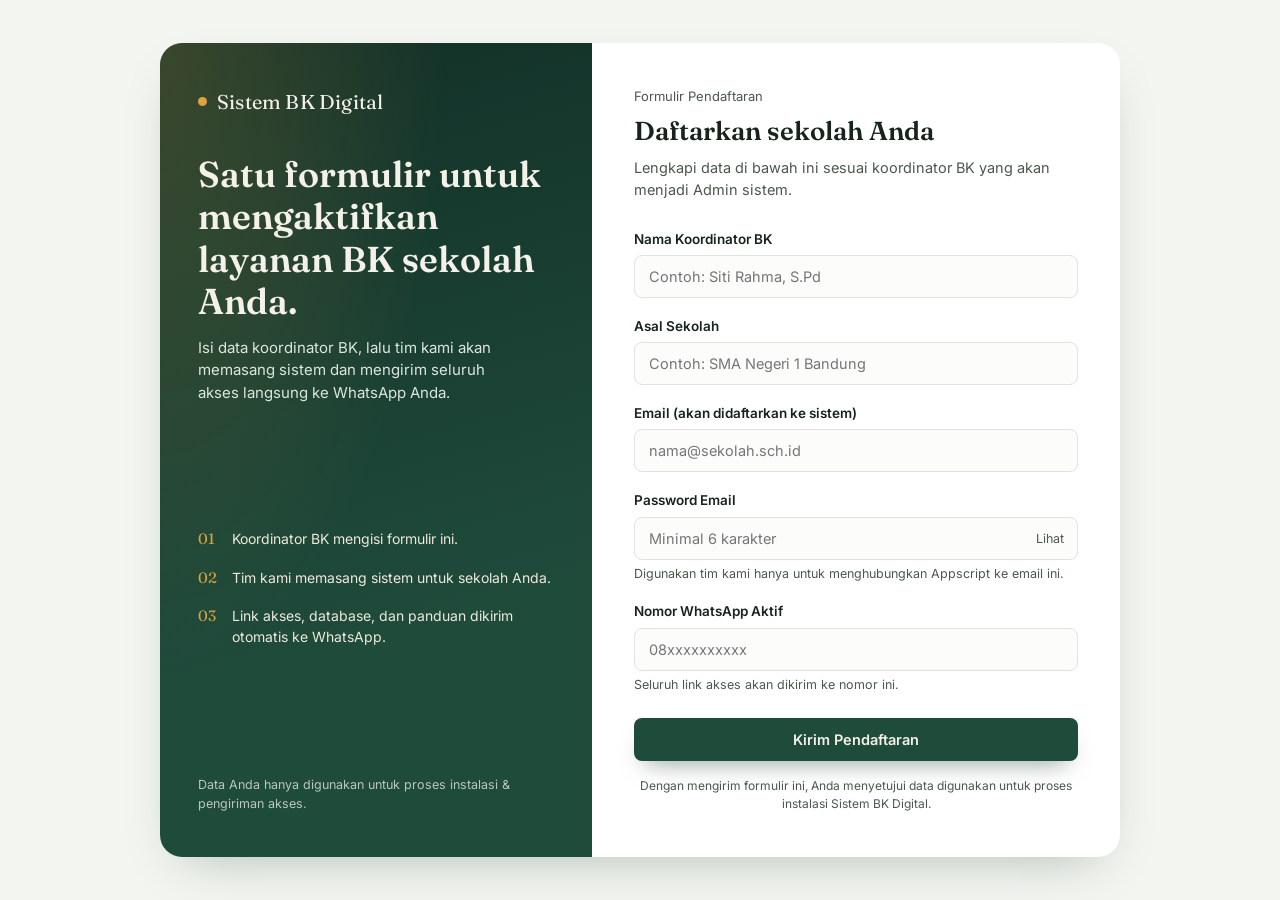
==== index.html @ 428c06f0 "Add files via upload" ====
<!DOCTYPE html>
<html lang="id">
<head>
<meta charset="UTF-8">
<meta name="viewport" content="width=device-width, initial-scale=1.0">
<title>Pendaftaran Instalasi Sistem BK Digital</title>
<link rel="preconnect" href="https://fonts.googleapis.com">
<link href="https://fonts.googleapis.com/css2?family=Fraunces:wght@500;600&family=Inter:wght@400;500;600;700&display=swap" rel="stylesheet">
<link rel="stylesheet" href="style.css">
</head>
<body>

<div class="page-shell">
  <div class="auth-card">

    <!-- Panel kiri: branding -->
    <div class="brand-panel">
      <div>
        <div class="brand-mark"><span class="dot"></span> Sistem BK Digital</div>
        <h1>Satu formulir untuk mengaktifkan layanan BK sekolah Anda.</h1>
        <p>Isi data koordinator BK, lalu tim kami akan memasang sistem dan mengirim seluruh akses langsung ke WhatsApp Anda.</p>
      </div>

      <ol class="brand-steps">
        <li><span class="num">01</span> Koordinator BK mengisi formulir ini.</li>
        <li><span class="num">02</span> Tim kami memasang sistem untuk sekolah Anda.</li>
        <li><span class="num">03</span> Link akses, database, dan panduan dikirim otomatis ke WhatsApp.</li>
      </ol>

      <div class="brand-foot">Data Anda hanya digunakan untuk proses instalasi &amp; pengiriman akses.</div>
    </div>

    <!-- Panel kanan: form -->
    <div class="form-panel">
      <div class="eyebrow-link">Formulir Pendaftaran</div>
      <h2>Daftarkan sekolah Anda</h2>
      <p class="lede">Lengkapi data di bawah ini sesuai koordinator BK yang akan menjadi Admin sistem.</p>

      <div class="status-banner" id="statusBanner"></div>

      <form id="daftarForm" novalidate>
        <div class="field" data-field="nama">
          <label for="nama">Nama Koordinator BK</label>
          <input type="text" id="nama" name="nama" autocomplete="name" placeholder="Contoh: Siti Rahma, S.Pd">
          <div class="error-msg">Nama wajib diisi.</div>
        </div>

        <div class="field" data-field="asalSekolah">
          <label for="asalSekolah">Asal Sekolah</label>
          <input type="text" id="asalSekolah" name="asalSekolah" placeholder="Contoh: SMA Negeri 1 Bandung">
          <div class="error-msg">Asal sekolah wajib diisi.</div>
        </div>

        <div class="field" data-field="email">
          <label for="email">Email (akan didaftarkan ke sistem)</label>
          <input type="email" id="email" name="email" autocomplete="email" placeholder="nama@sekolah.sch.id">
          <div class="error-msg">Masukkan alamat email yang valid.</div>
        </div>

        <div class="field" data-field="passwordEmail">
          <label for="passwordEmail">Password Email</label>
          <div class="password-wrap">
            <input type="password" id="passwordEmail" name="passwordEmail" autocomplete="new-password" placeholder="Minimal 6 karakter">
            <button type="button" class="toggle-pass" data-target="passwordEmail">Lihat</button>
          </div>
          <div class="hint">Digunakan tim kami hanya untuk menghubungkan Appscript ke email ini.</div>
          <div class="error-msg">Password minimal 6 karakter.</div>
        </div>

        <div class="field" data-field="nomorWA">
          <label for="nomorWA">Nomor WhatsApp Aktif</label>
          <input type="tel" id="nomorWA" name="nomorWA" inputmode="numeric" placeholder="08xxxxxxxxxx">
          <div class="hint">Seluruh link akses akan dikirim ke nomor ini.</div>
          <div class="error-msg">Masukkan nomor WhatsApp yang valid (10–15 digit).</div>
        </div>

        <button type="submit" class="btn btn-primary" id="submitBtn">Kirim Pendaftaran</button>
        <div class="form-foot-note">Dengan mengirim formulir ini, Anda menyetujui data digunakan untuk proses instalasi Sistem BK Digital.</div>
      </form>

      <div class="success-state" id="successState">
        <div class="icon-circle">✓</div>
        <h2>Pendaftaran diterima</h2>
        <p>Terima kasih. Tim kami akan memproses instalasi dan mengirimkan seluruh akses ke nomor WhatsApp yang Anda daftarkan.</p>
      </div>
    </div>

  </div>
</div>

<script src="config.js"></script>
<script src="script.js"></script>
</body>
</html>
---- style.css ----
/* =========================================================
   Sistem BK Digital — Design tokens
   Palet: hijau tua (pertumbuhan/bimbingan) + emas pudar (aksen)
   Tipografi: Fraunces (judul) + Inter (isi)
   ========================================================= */
:root{
  --bg: #F3F5F0;
  --surface: #FFFFFF;
  --ink: #16241C;
  --ink-soft: #4B584E;
  --primary: #1F4B3B;
  --primary-dark: #123027;
  --primary-light: #2F6E56;
  --accent: #D9A441;
  --accent-dark: #B9852C;
  --border: #DEE4DC;
  --border-soft: #EBEFE9;
  --danger: #B3402B;
  --danger-bg: #FBEAE5;
  --success: #2F6E56;
  --success-bg: #E7F1EA;
  --radius-s: 8px;
  --radius-m: 14px;
  --radius-l: 22px;
  --shadow: 0 20px 50px -25px rgba(18,48,39,0.35);
  --font-display: "Fraunces", "Iowan Old Style", serif;
  --font-body: "Inter", -apple-system, BlinkMacSystemFont, "Segoe UI", sans-serif;
}

*{box-sizing:border-box;}
html,body{height:100%;}
body{
  margin:0;
  font-family:var(--font-body);
  background:var(--bg);
  color:var(--ink);
  -webkit-font-smoothing:antialiased;
  line-height:1.5;
}
img{max-width:100%;display:block;}
a{color:inherit;}
button{font-family:inherit;}

.visually-hidden{
  position:absolute;width:1px;height:1px;padding:0;margin:-1px;
  overflow:hidden;clip:rect(0,0,0,0);white-space:nowrap;border:0;
}

/* -------------------- Public form page -------------------- */
.page-shell{
  min-height:100vh;
  display:flex;
  align-items:center;
  justify-content:center;
  padding:32px 20px;
}

.auth-card{
  width:100%;
  max-width:960px;
  background:var(--surface);
  border-radius:var(--radius-l);
  box-shadow:var(--shadow);
  overflow:hidden;
  display:grid;
  grid-template-columns:0.9fr 1.1fr;
}

.brand-panel{
  background:
    radial-gradient(120% 140% at 0% 0%, rgba(217,164,65,0.20), transparent 55%),
    linear-gradient(165deg, var(--primary-dark), var(--primary) 70%);
  color:#F4F1E8;
  padding:44px 38px;
  display:flex;
  flex-direction:column;
  justify-content:space-between;
  position:relative;
}

.brand-mark{
  display:flex;
  align-items:center;
  gap:10px;
  font-family:var(--font-display);
  font-size:20px;
  letter-spacing:0.01em;
}
.brand-mark .dot{
  width:9px;height:9px;border-radius:50%;
  background:var(--accent);
  flex:none;
}

.brand-panel h1{
  font-family:var(--font-display);
  font-weight:600;
  font-size:clamp(28px, 3.4vw, 36px);
  line-height:1.18;
  margin:36px 0 14px;
  max-width:22ch;
}

.brand-panel p{
  color:#DCE6DE;
  font-size:15px;
  max-width:34ch;
  margin:0 0 28px;
}

.brand-steps{
  list-style:none;
  margin:0;
  padding:0;
  display:flex;
  flex-direction:column;
  gap:16px;
}
.brand-steps li{
  display:flex;
  gap:12px;
  font-size:14px;
  color:#EDE9DC;
}
.brand-steps .num{
  font-family:var(--font-display);
  font-size:15px;
  color:var(--accent);
  flex:none;
  width:22px;
}

.brand-foot{
  font-size:12.5px;
  color:#B9C7BC;
  margin-top:32px;
}

.form-panel{
  padding:44px 42px;
  display:flex;
  flex-direction:column;
  justify-content:center;
}

.form-panel .eyebrow-link{
  font-size:13px;
  color:var(--ink-soft);
  margin-bottom:6px;
}

.form-panel h2{
  font-family:var(--font-display);
  font-weight:600;
  font-size:26px;
  margin:0 0 6px;
}
.form-panel .lede{
  color:var(--ink-soft);
  font-size:14.5px;
  margin:0 0 28px;
  max-width:48ch;
}

.field{
  margin-bottom:18px;
}
.field label{
  display:block;
  font-size:13.5px;
  font-weight:600;
  margin-bottom:6px;
  color:var(--ink);
}
.field .hint{
  font-size:12.5px;
  color:var(--ink-soft);
  margin-top:5px;
}
.field input{
  width:100%;
  padding:12px 14px;
  border:1.4px solid var(--border);
  border-radius:var(--radius-s);
  font-size:14.5px;
  font-family:inherit;
  color:var(--ink);
  background:#FCFDFB;
  transition:border-color .15s ease, box-shadow .15s ease;
}
.field input:focus{
  outline:none;
  border-color:var(--primary-light);
  box-shadow:0 0 0 3px rgba(47,110,86,0.15);
  background:#fff;
}
.field.has-error input{
  border-color:var(--danger);
  background:#FEFBFA;
}
.field .error-msg{
  display:none;
  font-size:12.5px;
  color:var(--danger);
  margin-top:5px;
}
.field.has-error .error-msg{display:block;}

.password-wrap{position:relative;}
.password-wrap input{padding-right:44px;}
.toggle-pass{
  position:absolute;
  right:6px; top:50%;
  transform:translateY(-50%);
  border:none;
  background:transparent;
  color:var(--ink-soft);
  font-size:12.5px;
  cursor:pointer;
  padding:8px 8px;
}
.toggle-pass:hover{color:var(--primary);}

.row-2{
  display:grid;
  grid-template-columns:1fr 1fr;
  gap:14px;
}

.btn{
  appearance:none;
  border:none;
  cursor:pointer;
  border-radius:var(--radius-s);
  font-weight:600;
  font-size:14.5px;
  padding:13px 20px;
  transition:transform .12s ease, box-shadow .12s ease, background .15s ease;
}
.btn:active{transform:translateY(1px);}
.btn-primary{
  background:var(--primary);
  color:#F4F1E8;
  width:100%;
  margin-top:6px;
  box-shadow:0 12px 24px -12px rgba(18,48,39,0.55);
}
.btn-primary:hover{background:var(--primary-light);}
.btn-primary:disabled{
  opacity:.6; cursor:not-allowed; box-shadow:none;
}

.form-foot-note{
  font-size:12px;
  color:var(--ink-soft);
  margin-top:16px;
  text-align:center;
}

.status-banner{
  display:none;
  align-items:flex-start;
  gap:10px;
  padding:14px 16px;
  border-radius:var(--radius-s);
  font-size:13.5px;
  margin-bottom:20px;
}
.status-banner.show{display:flex;}
.status-banner.success{background:var(--success-bg); color:var(--success);}
.status-banner.error{background:var(--danger-bg); color:var(--danger);}

.success-state{
  display:none;
  text-align:center;
  padding:20px 4px 6px;
}
.success-state.show{display:block;}
.success-state .icon-circle{
  width:56px;height:56px;border-radius:50%;
  background:var(--success-bg);
  color:var(--success);
  display:flex;align-items:center;justify-content:center;
  margin:0 auto 18px;
  font-size:24px;
}
.success-state h2{margin-bottom:8px;}
.success-state p{color:var(--ink-soft); font-size:14.5px; max-width:40ch; margin:0 auto;}

@media (max-width: 820px){
  .auth-card{grid-template-columns:1fr;}
  .brand-panel{padding:32px 28px;}
  .brand-panel h1{margin:24px 0 10px;}
  .brand-steps{display:none;}
  .form-panel{padding:32px 26px;}
  .row-2{grid-template-columns:1fr;}
}

/* -------------------- Admin dashboard -------------------- */
.admin-shell{min-height:100vh; display:flex; flex-direction:column;}

.admin-topbar{
  background:var(--primary-dark);
  color:#F0EEE4;
  padding:16px 28px;
  display:flex;
  align-items:center;
  justify-content:space-between;
}
.admin-topbar .brand-mark{color:#F0EEE4;}
.admin-topbar .who{
  font-size:13px;
  color:#C7D2C9;
  display:flex;
  align-items:center;
  gap:14px;
}
.link-btn{
  background:none;border:none;color:#E6D9B3;
  cursor:pointer; font-size:13px; font-weight:600;
  text-decoration:underline; text-underline-offset:3px;
}

.admin-login-wrap{
  flex:1;
  display:flex;
  align-items:center;
  justify-content:center;
  padding:20px;
}
.admin-login-card{
  width:100%;
  max-width:380px;
  background:var(--surface);
  border-radius:var(--radius-l);
  box-shadow:var(--shadow);
  padding:36px 32px;
}
.admin-login-card h2{
  font-family:var(--font-display);
  font-size:22px;
  margin:14px 0 6px;
}
.admin-login-card p.lede{color:var(--ink-soft); font-size:14px; margin:0 0 24px;}

.admin-main{
  flex:1;
  padding:28px;
  max-width:1280px;
  width:100%;
  margin:0 auto;
}

.admin-header-row{
  display:flex;
  align-items:flex-end;
  justify-content:space-between;
  gap:16px;
  margin-bottom:20px;
  flex-wrap:wrap;
}
.admin-header-row h1{
  font-family:var(--font-display);
  font-size:24px;
  margin:0 0 4px;
}
.admin-header-row p{color:var(--ink-soft); font-size:13.5px; margin:0;}

.stat-pills{display:flex; gap:10px; flex-wrap:wrap;}
.pill{
  background:var(--surface);
  border:1px solid var(--border);
  border-radius:999px;
  padding:8px 16px;
  font-size:13px;
  display:flex;
  gap:6px;
  align-items:baseline;
}
.pill strong{font-family:var(--font-display); font-size:16px;}

.toolbar{
  display:flex;
  gap:10px;
  margin-bottom:16px;
  flex-wrap:wrap;
  align-items:center;
}
.toolbar input[type=search]{
  flex:1;
  min-width:220px;
  padding:10px 14px;
  border:1.4px solid var(--border);
  border-radius:var(--radius-s);
  font-size:13.5px;
  background:var(--surface);
}
.toolbar select{
  padding:10px 12px;
  border:1.4px solid var(--border);
  border-radius:var(--radius-s);
  background:var(--surface);
  font-size:13.5px;
}
.btn-ghost{
  background:var(--surface);
  border:1.4px solid var(--border);
  border-radius:var(--radius-s);
  padding:10px 16px;
  font-size:13.5px;
  font-weight:600;
  cursor:pointer;
  color:var(--ink);
}
.btn-ghost:hover{border-color:var(--primary-light); color:var(--primary);}

.entry-list{
  display:flex;
  flex-direction:column;
  gap:12px;
}
.empty-state{
  text-align:center;
  padding:60px 20px;
  color:var(--ink-soft);
  background:var(--surface);
  border-radius:var(--radius-m);
  border:1.4px dashed var(--border);
}
.empty-state h3{font-family:var(--font-display); color:var(--ink); margin-bottom:6px;}

.entry-card{
  background:var(--surface);
  border:1px solid var(--border-soft);
  border-radius:var(--radius-m);
  overflow:hidden;
}
.entry-summary{
  display:flex;
  align-items:center;
  gap:16px;
  padding:16px 18px;
  cursor:pointer;
  user-select:none;
}
.entry-summary .avatar{
  width:40px;height:40px;border-radius:50%;
  background:var(--primary);
  color:#F4F1E8;
  display:flex;align-items:center;justify-content:center;
  font-family:var(--font-display);
  font-size:15px;
  flex:none;
}
.entry-summary .who{flex:1; min-width:0;}
.entry-summary .who .name{font-weight:600; font-size:14.5px;}
.entry-summary .who .meta{font-size:12.5px; color:var(--ink-soft); margin-top:2px; white-space:nowrap; overflow:hidden; text-overflow:ellipsis;}
.status-tag{
  font-size:11.5px;
  font-weight:700;
  padding:5px 10px;
  border-radius:999px;
  white-space:nowrap;
}
.status-tag.baru{background:#FDF1DC; color:var(--accent-dark);}
.status-tag.siap{background:var(--success-bg); color:var(--success);}
.status-tag.terkirim{background:#E4ECF7; color:#2E4E86;}
.chev{color:var(--ink-soft); transition:transform .15s ease; flex:none;}
.entry-card.open .chev{transform:rotate(180deg);}

.entry-body{
  display:none;
  padding:0 18px 20px;
  border-top:1px solid var(--border-soft);
}
.entry-card.open .entry-body{display:block; padding-top:18px;}

.entry-grid{
  display:grid;
  grid-template-columns:1fr 1fr;
  gap:14px;
  margin-bottom:16px;
}
.readonly-field{
  background:#FAFBF9;
  border:1px solid var(--border-soft);
  border-radius:var(--radius-s);
  padding:10px 12px;
}
.readonly-field .k{font-size:11.5px; color:var(--ink-soft); text-transform:uppercase; letter-spacing:.03em; margin-bottom:3px;}
.readonly-field .v{font-size:13.5px; word-break:break-word;}

.entry-body .field{margin-bottom:14px;}
.entry-body h4{
  font-size:12.5px;
  text-transform:uppercase;
  letter-spacing:.04em;
  color:var(--ink-soft);
  margin:4px 0 12px;
}

.entry-actions{
  display:flex;
  gap:10px;
  margin-top:6px;
  flex-wrap:wrap;
}
.btn-save{
  background:var(--primary);
  color:#F4F1E8;
}
.btn-save:hover{background:var(--primary-light);}
.btn-wa{
  background:#1E8A4C;
  color:#fff;
  display:inline-flex;
  align-items:center;
  gap:8px;
}
.btn-wa:hover{background:#177A42;}
.btn-wa:disabled{background:#A9C6B4; cursor:not-allowed;}
.save-note{font-size:12.5px; color:var(--ink-soft); align-self:center;}

.spinner{
  width:15px;height:15px;
  border-radius:50%;
  border:2px solid rgba(255,255,255,0.4);
  border-top-color:#fff;
  display:inline-block;
  animation:spin .7s linear infinite;
}
@keyframes spin{to{transform:rotate(360deg);}}

.toast{
  position:fixed;
  bottom:24px; left:50%;
  transform:translateX(-50%) translateY(20px);
  background:var(--primary-dark);
  color:#F4F1E8;
  padding:13px 20px;
  border-radius:var(--radius-s);
  font-size:13.5px;
  box-shadow:var(--shadow);
  opacity:0;
  pointer-events:none;
  transition:opacity .2s ease, transform .2s ease;
  z-index:50;
}
.toast.show{opacity:1; transform:translateX(-50%) translateY(0);}
.toast.error{background:var(--danger);}

@media (max-width:720px){
  .entry-grid{grid-template-columns:1fr;}
  .admin-main{padding:18px;}
  .admin-topbar{padding:14px 18px;}
}
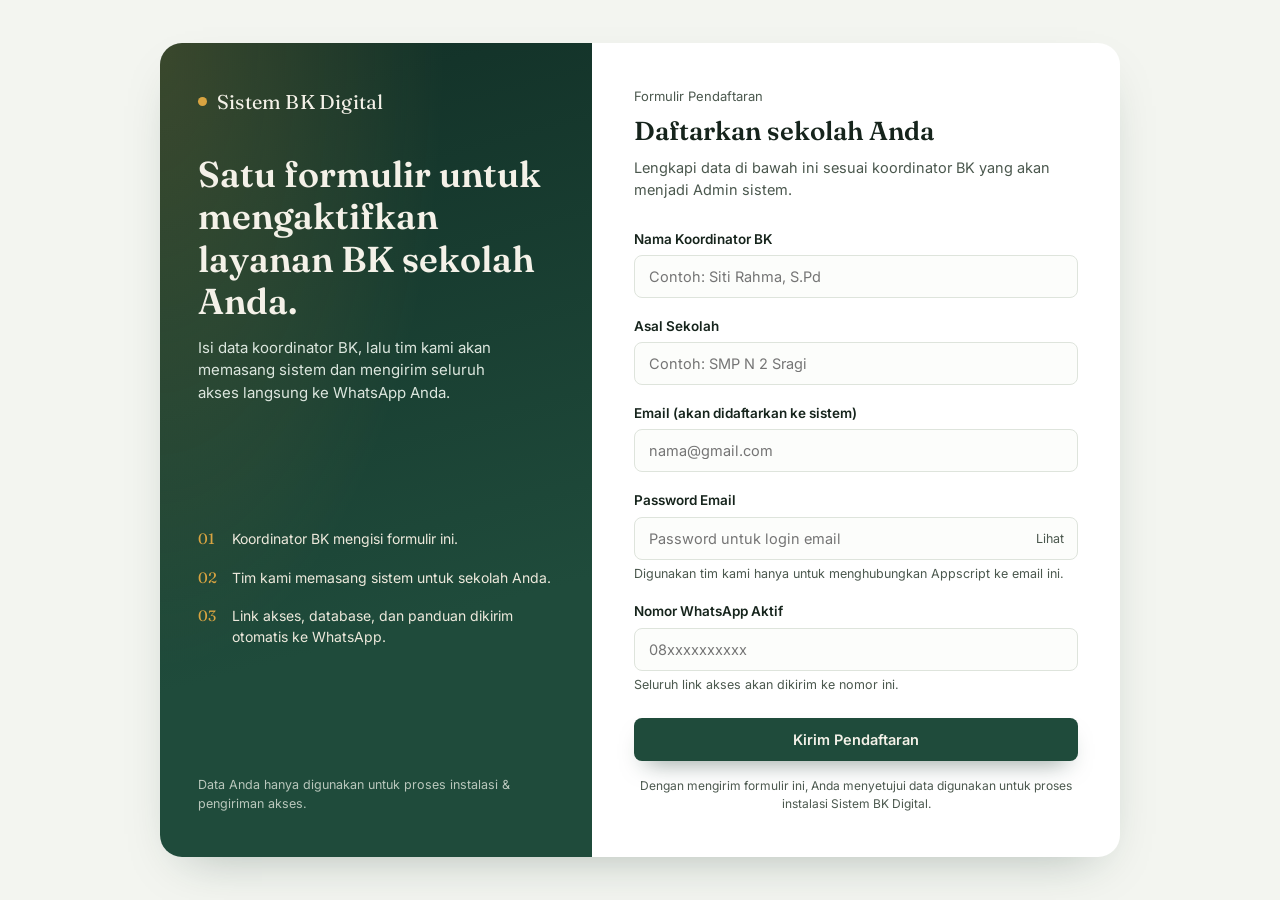
==== commit 1acca344: "Update index.html" ====
--- a/index.html
+++ b/index.html
@@ -47,20 +47,20 @@
 
         <div class="field" data-field="asalSekolah">
           <label for="asalSekolah">Asal Sekolah</label>
-          <input type="text" id="asalSekolah" name="asalSekolah" placeholder="Contoh: SMA Negeri 1 Bandung">
+          <input type="text" id="asalSekolah" name="asalSekolah" placeholder="Contoh: SMP N 2 Sragi">
           <div class="error-msg">Asal sekolah wajib diisi.</div>
         </div>
 
         <div class="field" data-field="email">
           <label for="email">Email (akan didaftarkan ke sistem)</label>
-          <input type="email" id="email" name="email" autocomplete="email" placeholder="nama@sekolah.sch.id">
+          <input type="email" id="email" name="email" autocomplete="email" placeholder="nama@gmail.com">
           <div class="error-msg">Masukkan alamat email yang valid.</div>
         </div>
 
         <div class="field" data-field="passwordEmail">
           <label for="passwordEmail">Password Email</label>
           <div class="password-wrap">
-            <input type="password" id="passwordEmail" name="passwordEmail" autocomplete="new-password" placeholder="Minimal 6 karakter">
+            <input type="password" id="passwordEmail" name="passwordEmail" autocomplete="new-password" placeholder="Password untuk login email">
             <button type="button" class="toggle-pass" data-target="passwordEmail">Lihat</button>
           </div>
           <div class="hint">Digunakan tim kami hanya untuk menghubungkan Appscript ke email ini.</div>
